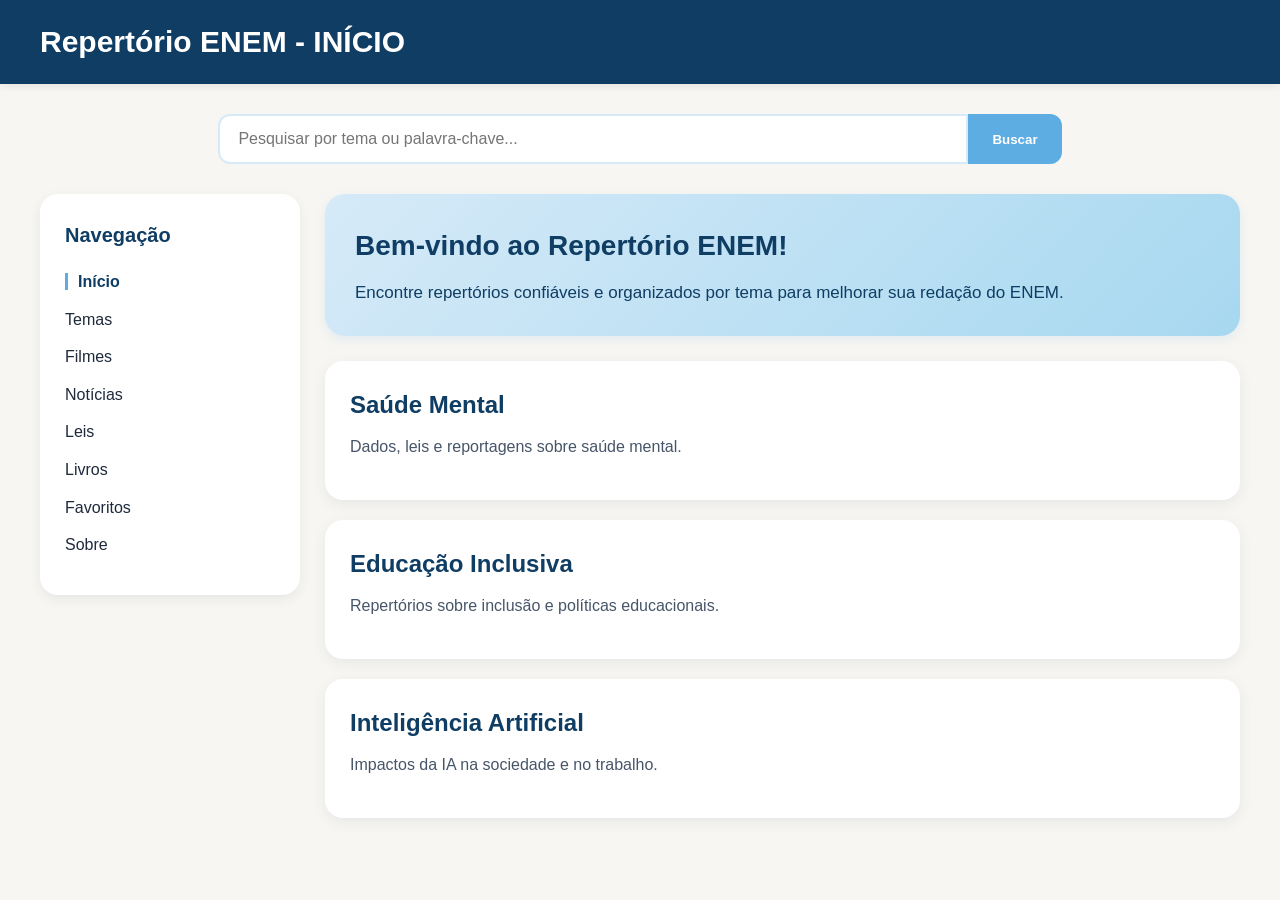
==== index.html @ 18fa1bf5 "Add files via upload" ====
<!DOCTYPE html>
<!--
Click nbfs://nbhost/SystemFileSystem/Templates/Licenses/license-default.txt to change this license
Click nbfs://nbhost/SystemFileSystem/Templates/JSP_Servlet/Html.html to edit this template
-->

<html lang="pt-BR">
<head>
    <meta charset="UTF-8">
    <meta name="viewport" content="width=device-width, initial-scale=1.0">
    <title>Repertório ENEM - Início</title>
    <link rel="stylesheet" href="style.css">
</head>
<body>
<header>
    <h1>Repertório ENEM - INÍCIO</h1>
</header>

<section class="search-section">
    <input type="text" id="searchInput" placeholder="Pesquisar por tema ou palavra-chave...">
    <button onclick="searchRepertorios()">Buscar</button>
</section>

<div class="container">
    <aside>
        <h3>Navegação</h3>
        <ul>
            <li><a href="index.html" class="active">Início</a></li>
            <li><a href="temas.html">Temas</a></li>
            <li><a href="filmes.html">Filmes</a></li>
            <li><a href="noticias.html">Notícias</a></li>
            <li><a href="leis.html">Leis</a></li>
            <li><a href="livros.html">Livros</a></li>
            <li><a href="favoritos.html">Favoritos</a></li>
            <li><a href="sobre.html">Sobre</a></li>
        </ul>
    </aside>
    <main>
        <section class="welcome">
            <h2>Bem-vindo ao Repertório ENEM!</h2>
            <p>Encontre repertórios confiáveis e organizados por tema para melhorar sua redação do ENEM.</p>
        </section>
        <div class="card">
            <h3>Saúde Mental</h3>
            <p>Dados, leis e reportagens sobre saúde mental.</p>
        </div>
        <div class="card">
            <h3>Educação Inclusiva</h3>
            <p>Repertórios sobre inclusão e políticas educacionais.</p>
        </div>
        <div class="card">
            <h3>Inteligência Artificial</h3>
            <p>Impactos da IA na sociedade e no trabalho.</p>
        </div>
    </main>
</div>

<script src="script.js"></script>
</body>
</html>
---- style.css ----
/*
Click nbfs://nbhost/SystemFileSystem/Templates/Licenses/license-default.txt to change this license
Click nbfs://nbhost/SystemFileSystem/Templates/JSP_Servlet/CascadeStyleSheet.css to edit this template
*/
/* 
    Created on : 22 de jul. de 2026, 18:54:04
    Author     : Usuário
*/
/*
Click nbfs://nbhost/SystemFileSystem/Templates/Licenses/license-default.txt to change this license
Click nbfs://nbhost/SystemFileSystem/Templates/JSP_Servlet/CascadeStyleSheet.css to edit this template
*/
/* 
    Created on : 22 de jul. de 2026, 18:54:04
    Author     : Usuário
*/
* * {
    margin: 0;
    padding: 0;
    box-sizing: border-box;
}

body {
    font-family: 'Segoe UI', Arial, sans-serif;
    background: #F8F6F2;
    color: #1E293B;
    line-height: 1.6;
}

/* Header */
header {
    background: #0F3D63;
    color: white;
    padding: 18px 40px;
    display: flex;
    justify-content: space-between;
    align-items: center;
    box-shadow: 0 2px 8px rgba(0,0,0,0.08);
}

header h1 {
    font-size: 30px;
    font-weight: 700;
}

nav a {
    color: white;
    text-decoration: none;
    margin-left: 25px;
    font-weight: 500;
    transition: color 0.3s;
}

nav a:hover {
    color: #A7D8F0;
}

/* Barra de pesquisa */
.search-section {
    display: flex;
    justify-content: center;
    margin: 30px auto;
    width: 90%;
    max-width: 1000px;
}

.search-section input {
    width: 75%;
    padding: 14px 18px;
    border: 2px solid #D6EAF8;
    border-radius: 12px 0 0 12px;
    font-size: 16px;
    outline: none;
    background: white;
}

.search-section input:focus {
    border-color: #5DADE2;
}

.search-section button {
    padding: 14px 24px;
    border: none;
    background: #5DADE2;
    color: white;
    border-radius: 0 12px 12px 0;
    cursor: pointer;
    font-weight: 600;
    transition: background 0.3s;
}

.search-section button:hover {
    background: #3498DB;
}

/* Layout principal */
.container {
    display: flex;
    gap: 25px;
    padding: 0 40px 40px;
}

/* Sidebar */
aside {
    width: 260px;
    background: white;
    padding: 25px;
    border-radius: 18px;
    box-shadow: 0 4px 12px rgba(15, 61, 99, 0.08);
    height: fit-content;
}

aside h3 {
    margin-bottom: 18px;
    color: #0F3D63;
    font-size: 20px;
}

aside ul {
    list-style: none;
}

aside ul li {
    margin-bottom: 12px;
}

aside ul li a {
    text-decoration: none;
    color: #1E293B;
    font-weight: 500;
    transition: color 0.3s;
}

aside ul li a:hover {
    color: #5DADE2;
}

aside ul li a.active {
    color: #0F3D63;
    font-weight: 700;
    border-left: 3px solid #5DADE2;
    padding-left: 10px;
}

.clear-btn {
    margin-top: 20px;
    padding: 12px;
    width: 100%;
    border: none;
    background: #0F3D63;
    color: white;
    border-radius: 10px;
    cursor: pointer;
    font-weight: 600;
    transition: background 0.3s;
}

.clear-btn:hover {
    background: #0B2F4A;
}

/* Conteúdo principal */
main {
    flex: 1;
}

.welcome {
    background: linear-gradient(135deg, #D6EAF8, #A7D8F0);
    padding: 30px;
    border-radius: 20px;
    margin-bottom: 25px;
    color: #0F3D63;
    box-shadow: 0 4px 12px rgba(93, 173, 226, 0.15);
}

.welcome h2 {
    font-size: 28px;
    margin-bottom: 10px;
}

.welcome p {
    font-size: 17px;
}

/* Cards */
.card {
    background: white;
    padding: 25px;
    border-radius: 18px;
    margin-bottom: 20px;
    box-shadow: 0 4px 14px rgba(15, 61, 99, 0.08);
    transition: transform 0.3s, box-shadow 0.3s;
}

.card:hover {
    transform: translateY(-4px);
    box-shadow: 0 8px 20px rgba(15, 61, 99, 0.12);
}

.card h3 {
    color: #0F3D63;
    margin-bottom: 10px;
    font-size: 24px;
}

.card p {
    color: #475569;
    margin-bottom: 15px;
}

/* Detalhes dos cards (tema, síntese, disponibilidade) */
.card .tema {
    color: #0F3D63;
    font-weight: 600;
    margin-bottom: 10px;
}

.card .sinopse {
    color: #475569;
    margin-bottom: 10px;
}

.card .disponivel {
    color: #3498DB;
    font-weight: 600;
    font-size: 14px;
    margin-bottom: 0;
}

.card .fonte {
    color: #475569;
    margin-bottom: 12px;
}

/* Link dos cards (notícias, leis, dados) */
.link-noticia {
    display: inline-block;
    margin-top: 12px;
    padding: 8px 14px;
    background-color: #2E7D32;
    color: white;
    text-decoration: none;
    border-radius: 8px;
    font-weight: bold;
    transition: 0.3s;
}

.link-noticia:hover {
    background-color: #1B5E20;
    transform: translateY(-2px);
}

/* Tags */
.tags span {
    display: inline-block;
    background: #EAF6FB;
    color: #0F3D63;
    padding: 7px 12px;
    border-radius: 20px;
    margin-right: 8px;
    margin-top: 8px;
    font-size: 14px;
    font-weight: 500;
}

/* Botão favorito */
.fav-btn {
    margin-top: 18px;
    padding: 10px 18px;
    border: none;
    background: #5DADE2;
    color: white;
    border-radius: 10px;
    cursor: pointer;
    font-weight: 600;
    transition: background 0.3s;
}

.fav-btn:hover {
    background: #3498DB;
}

.fav-btn.active {
    background: #0F3D63;
}

/* Favoritos */
#favoritos {
    background: white;
    padding: 25px;
    border-radius: 18px;
    margin-top: 25px;
    box-shadow: 0 4px 12px rgba(15, 61, 99, 0.08);
}

#favoritos h2 {
    color: #0F3D63;
    margin-bottom: 15px;
}

#favoriteList {
    list-style: none;
}

#favoriteList li {
    display: flex;
    justify-content: space-between;
    align-items: center;
    margin-bottom: 10px;
    padding: 10px;
    background: #F8FAFC;
    border-radius: 8px;
    color: #1E293B;
}

/* Botão remover favorito */
.remove-btn {
    margin-left: 10px;
    padding: 6px 12px;
    border: none;
    background: #E74C3C;
    color: white;
    border-radius: 8px;
    cursor: pointer;
    font-size: 13px;
    font-weight: 600;
    transition: background 0.3s;
}

.remove-btn:hover {
    background: #C0392B;
}

/* Footer */
footer {
    display: none;
}

/* Responsividade */
@media (max-width: 768px) {
    .container {
        flex-direction: column;
        padding: 0 20px 30px;
    }

    aside {
        width: 100%;
    }

    .search-section {
        width: 95%;
    }

    .search-section input {
        width: 70%;
    }

    header {
        flex-direction: column;
        gap: 15px;
        text-align: center;
    }

    nav a {
        margin: 0 10px;
    }
}
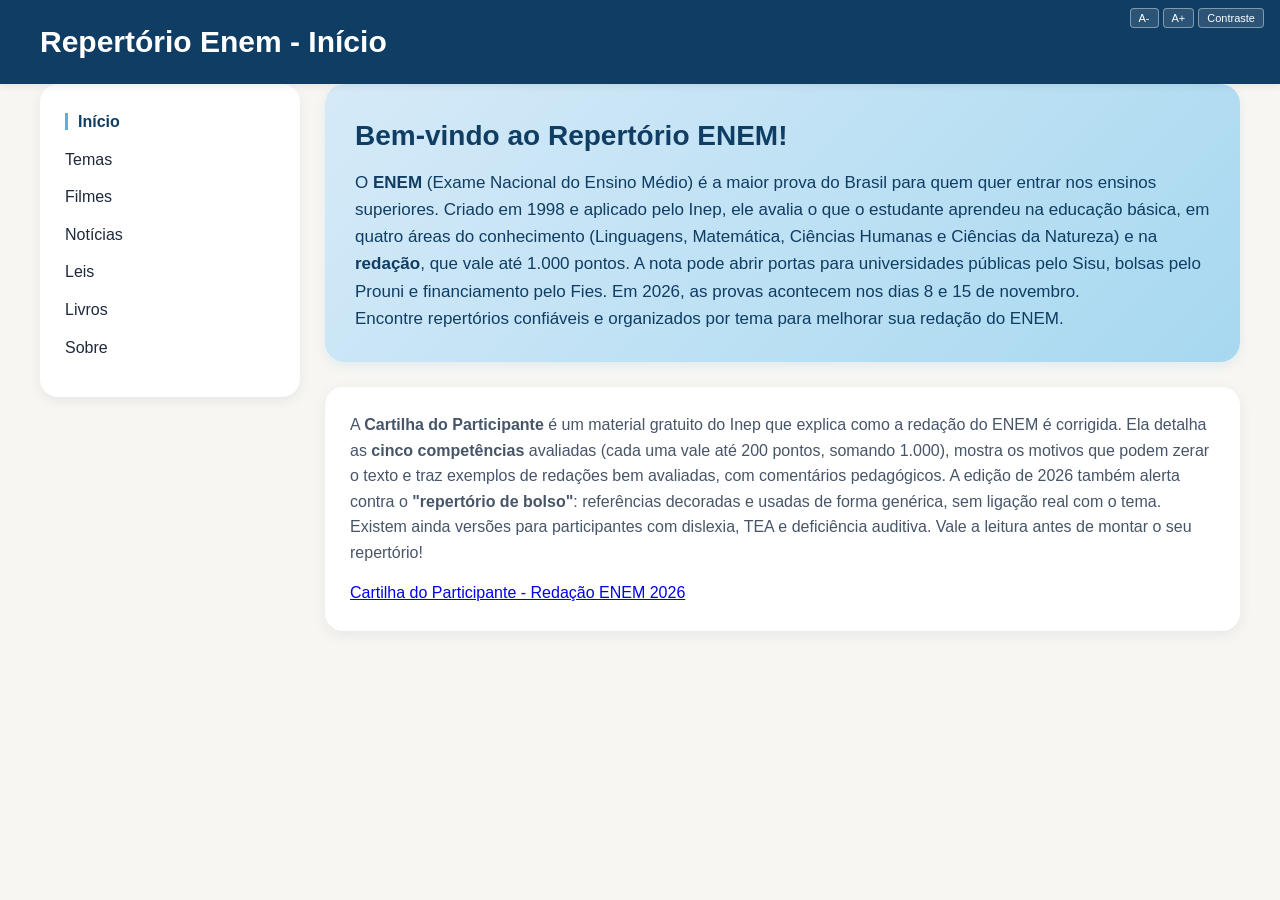
==== commit df38f87e: "Enhance accessibility features in index.html Added accessibility features including font size adjust" ====
--- a/index.html
+++ b/index.html
@@ -1,29 +1,67 @@
 <!DOCTYPE html>
-<!--
-Click nbfs://nbhost/SystemFileSystem/Templates/Licenses/license-default.txt to change this license
-Click nbfs://nbhost/SystemFileSystem/Templates/JSP_Servlet/Html.html to edit this template
--->
-
 <html lang="pt-BR">
 <head>
     <meta charset="UTF-8">
     <meta name="viewport" content="width=device-width, initial-scale=1.0">
-    <title>Repertório ENEM - Início</title>
+    <title>Repertório Enem - Início</title>
     <link rel="stylesheet" href="style.css">
+
+    <!-- Barra de acessibilidade compacta no canto superior direito -->
+    <style>
+        header {
+            position: relative;
+        }
+
+        .acessibilidade {
+            position: absolute;
+            top: 8px;
+            right: 16px;
+            display: flex;
+            gap: 4px;
+            padding: 0;
+            margin: 0;
+            background: transparent;
+        }
+
+        .acessibilidade button {
+            padding: 3px 8px;
+            font-size: 11px;
+            border-radius: 4px;
+            border: 1px solid rgba(255, 255, 255, 0.4);
+            background: rgba(255, 255, 255, 0.12);
+            color: #fff;
+            cursor: pointer;
+        }
+
+        .acessibilidade button:hover,
+        .acessibilidade button:focus-visible {
+            background: rgba(255, 255, 255, 0.28);
+        }
+
+        @media (max-width: 600px) {
+            .acessibilidade {
+                position: static;
+                justify-content: flex-end;
+                margin-top: 6px;
+            }
+        }
+    </style>
 </head>
 <body>
+
 <header>
-    <h1>Repertório ENEM - INÍCIO</h1>
+    <h1>Repertório Enem - Início</h1>
+
+    <!-- Barra de Acessibilidade -->
+    <div class="acessibilidade">
+        <button id="btn-diminuir" aria-label="Diminuir tamanho da fonte">A-</button>
+        <button id="btn-aumentar" aria-label="Aumentar tamanho da fonte">A+</button>
+        <button id="btn-contraste" aria-label="Alternar alto contraste" aria-pressed="false">Contraste</button>
+    </div>
 </header>
-
-<section class="search-section">
-    <input type="text" id="searchInput" placeholder="Pesquisar por tema ou palavra-chave...">
-    <button onclick="searchRepertorios()">Buscar</button>
-</section>
 
 <div class="container">
     <aside>
-        <h3>Navegação</h3>
         <ul>
             <li><a href="index.html" class="active">Início</a></li>
             <li><a href="temas.html">Temas</a></li>
@@ -31,30 +69,85 @@
             <li><a href="noticias.html">Notícias</a></li>
             <li><a href="leis.html">Leis</a></li>
             <li><a href="livros.html">Livros</a></li>
-            <li><a href="favoritos.html">Favoritos</a></li>
             <li><a href="sobre.html">Sobre</a></li>
         </ul>
     </aside>
+
     <main>
         <section class="welcome">
             <h2>Bem-vindo ao Repertório ENEM!</h2>
+            <p class="texto-enem">
+                O <strong>ENEM</strong> (Exame Nacional do Ensino Médio) é a maior prova do Brasil para quem
+                quer entrar nos ensinos superiores. Criado em 1998 e aplicado pelo Inep, ele avalia o que o estudante
+                aprendeu na educação básica, em quatro áreas do conhecimento (Linguagens, Matemática,
+                Ciências Humanas e Ciências da Natureza) e na <strong>redação</strong>, que vale até 1.000
+                pontos. A nota pode abrir portas para universidades públicas pelo Sisu, bolsas pelo Prouni e
+                financiamento pelo Fies. Em 2026, as provas acontecem nos dias 8 e 15 de novembro.
+            </p>
             <p>Encontre repertórios confiáveis e organizados por tema para melhorar sua redação do ENEM.</p>
         </section>
+
         <div class="card">
-            <h3>Saúde Mental</h3>
-            <p>Dados, leis e reportagens sobre saúde mental.</p>
-        </div>
-        <div class="card">
-            <h3>Educação Inclusiva</h3>
-            <p>Repertórios sobre inclusão e políticas educacionais.</p>
-        </div>
-        <div class="card">
-            <h3>Inteligência Artificial</h3>
-            <p>Impactos da IA na sociedade e no trabalho.</p>
+            <div class="card-conteudo">
+                <p class="texto-cartilha">
+                    A <strong>Cartilha do Participante</strong> é um material gratuito do Inep que explica como a
+                    redação do ENEM é corrigida. Ela detalha as <strong>cinco competências</strong> avaliadas
+                    (cada uma vale até 200 pontos, somando 1.000), mostra os motivos que podem zerar o texto e traz
+                    exemplos de redações bem avaliadas, com comentários pedagógicos. A edição de 2026 também alerta
+                    contra o <strong>"repertório de bolso"</strong>: referências decoradas e usadas de forma
+                    genérica, sem ligação real com o tema. Existem ainda versões para participantes com dislexia,
+                    TEA e deficiência auditiva. Vale a leitura antes de montar o seu repertório!
+                </p>
+                <a class="btn-cartilha"
+                   href="https://www.gov.br"
+                   target="_blank" rel="noopener noreferrer">
+                    Cartilha do Participante - Redação ENEM 2026
+                </a>
+            </div>
         </div>
     </main>
 </div>
 
+<!-- O script de acessibilidade fica ANTES para evitar que erros de outros arquivos o bloqueiem -->
+<script>
+    document.addEventListener("DOMContentLoaded", function() {
+        const btnAumentar = document.getElementById('btn-aumentar');
+        const btnDiminuir = document.getElementById('btn-diminuir');
+        const btnContraste = document.getElementById('btn-contraste');
+        const htmlElement = document.documentElement;
+
+        let tamanhoAtual = 16;
+
+        if (btnAumentar) {
+            btnAumentar.addEventListener('click', function() {
+                if (tamanhoAtual < 24) {
+                    tamanhoAtual += 2;
+                    htmlElement.style.fontSize = tamanhoAtual + 'px';
+                }
+            });
+        }
+
+        if (btnDiminuir) {
+            btnDiminuir.addEventListener('click', function() {
+                if (tamanhoAtual > 12) {
+                    tamanhoAtual -= 2;
+                    htmlElement.style.fontSize = tamanhoAtual + 'px';
+                }
+            });
+        }
+
+        if (btnContraste) {
+            btnContraste.addEventListener('click', function() {
+                document.body.classList.toggle('alto-contraste');
+                const ativo = document.body.classList.contains('alto-contraste');
+                btnContraste.setAttribute('aria-pressed', ativo);
+            });
+        }
+    });
+</script>
+
+<!-- Seus scripts antigos ficam aqui embaixo -->
 <script src="script.js"></script>
+
 </body>
-</html>+</html>
